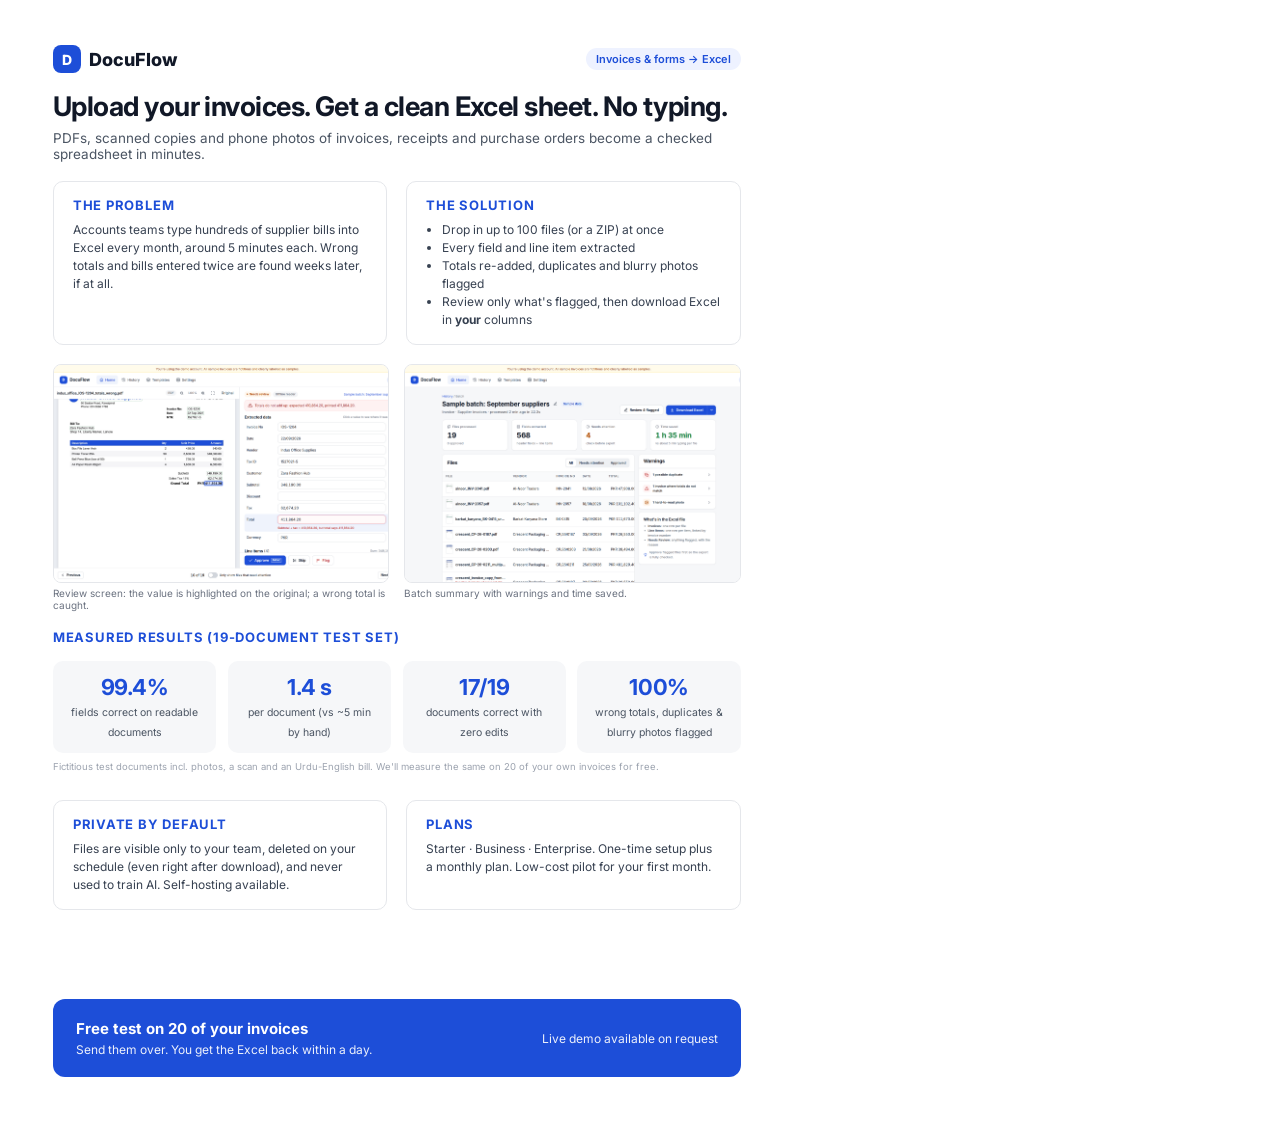
==== docs/one-pager.html @ b79b4b14 "Initial release: client-ready demo with docs, demo video and deploy scripts Co-Authored-By: Claude O" ====
<!doctype html>
<html lang="en">
<head>
<meta charset="utf-8">
<title>DocuFlow: one-pager</title>
<link href="https://fonts.googleapis.com/css2?family=Inter:wght@400;500;600;700;800&display=swap" rel="stylesheet">
<style>
  @page { size: A4; margin: 0; }
  * { box-sizing: border-box; }
  body { margin: 0; font-family: Inter, Arial, sans-serif; color: #111827; -webkit-print-color-adjust: exact; print-color-adjust: exact; }
  .page { width: 210mm; height: 297mm; padding: 12mm 14mm; display: flex; flex-direction: column; gap: 5mm; overflow: hidden; }
  .top { display: flex; justify-content: space-between; align-items: center; }
  .brand { display: flex; align-items: center; gap: 8px; font-weight: 800; font-size: 18px; }
  .mark { width: 28px; height: 28px; border-radius: 8px; background: #1d4ed8; color: #fff; display: grid; place-items: center; font-size: 14px; }
  .tag { font-size: 11px; color: #1d4ed8; background: #eef2ff; padding: 4px 10px; border-radius: 99px; font-weight: 600; }
  h1 { font-size: 27px; line-height: 1.12; margin: 0; letter-spacing: -0.02em; }
  .lead { font-size: 13.5px; color: #4b5563; margin: 2mm 0 0; }
  .cols { display: grid; grid-template-columns: 1fr 1fr; gap: 5mm; }
  .box { border: 1px solid #e5e7eb; border-radius: 10px; padding: 4mm 5mm; }
  .box h2 { font-size: 13px; text-transform: uppercase; letter-spacing: .06em; color: #1d4ed8; margin: 0 0 2mm; }
  .box p, .box li { font-size: 12px; color: #374151; line-height: 1.5; margin: 0; }
  .box ul { margin: 0; padding-left: 16px; }
  .shots { display: grid; grid-template-columns: 1fr 1fr; gap: 4mm; }
  .shots img { width: 100%; height: 58mm; object-fit: cover; object-position: top left; border: 1px solid #e5e7eb; border-radius: 8px; display: block; }
  .cap { font-size: 10px; color: #6b7280; margin-top: 1mm; }
  .nums { display: grid; grid-template-columns: repeat(4, 1fr); gap: 3mm; }
  .num { background: #f6f7f9; border-radius: 10px; padding: 3.5mm; text-align: center; }
  .num b { display: block; font-size: 22px; color: #1d4ed8; letter-spacing: -0.02em; }
  .num span { font-size: 10.5px; color: #4b5563; }
  .foot { margin-top: auto; background: #1d4ed8; color: #fff; border-radius: 12px; padding: 5mm 6mm; display: flex; justify-content: space-between; align-items: center; }
  .foot b { font-size: 15px; } .foot span { font-size: 12px; opacity: .92; }
  .note { font-size: 9.5px; color: #9ca3af; }
</style>
</head>
<body>
<div class="page">
  <div class="top"><div class="brand"><span class="mark">D</span>DocuFlow</div><span class="tag">Invoices &amp; forms → Excel</span></div>
  <div>
    <h1>Upload your invoices. Get a clean Excel sheet. No typing.</h1>
    <p class="lead">PDFs, scanned copies and phone photos of invoices, receipts and purchase orders become a checked spreadsheet in minutes.</p>
  </div>
  <div class="cols">
    <div class="box"><h2>The problem</h2><p>Accounts teams type hundreds of supplier bills into Excel every month, around 5 minutes each. Wrong totals and bills entered twice are found weeks later, if at all.</p></div>
    <div class="box"><h2>The solution</h2><ul><li>Drop in up to 100 files (or a ZIP) at once</li><li>Every field and line item extracted</li><li>Totals re-added, duplicates and blurry photos flagged</li><li>Review only what's flagged, then download Excel in <b>your</b> columns</li></ul></div>
  </div>
  <div class="shots">
    <div><img src="screenshots/review.png" alt=""><div class="cap">Review screen: the value is highlighted on the original; a wrong total is caught.</div></div>
    <div><img src="screenshots/summary.png" alt=""><div class="cap">Batch summary with warnings and time saved.</div></div>
  </div>
  <div>
    <div class="box" style="border:0;padding:0 0 2mm"><h2>Measured results (19-document test set)</h2></div>
    <div class="nums">
      <div class="num"><b>99.4%</b><span>fields correct on readable documents</span></div>
      <div class="num"><b>1.4 s</b><span>per document (vs ~5 min by hand)</span></div>
      <div class="num"><b>17/19</b><span>documents correct with zero edits</span></div>
      <div class="num"><b>100%</b><span>wrong totals, duplicates &amp; blurry photos flagged</span></div>
    </div>
    <p class="note" style="margin-top:2mm">Fictitious test documents incl. photos, a scan and an Urdu-English bill. We'll measure the same on 20 of your own invoices for free.</p>
  </div>
  <div class="cols">
    <div class="box"><h2>Private by default</h2><p>Files are visible only to your team, deleted on your schedule (even right after download), and never used to train AI. Self-hosting available.</p></div>
    <div class="box"><h2>Plans</h2><p>Starter · Business · Enterprise. One-time setup plus a monthly plan. Low-cost pilot for your first month.</p></div>
  </div>
  <div class="foot"><div><b>Free test on 20 of your invoices</b><br><span>Send them over. You get the Excel back within a day.</span></div><span id="contact">Live demo available on request</span></div>
</div>
</body>
</html>
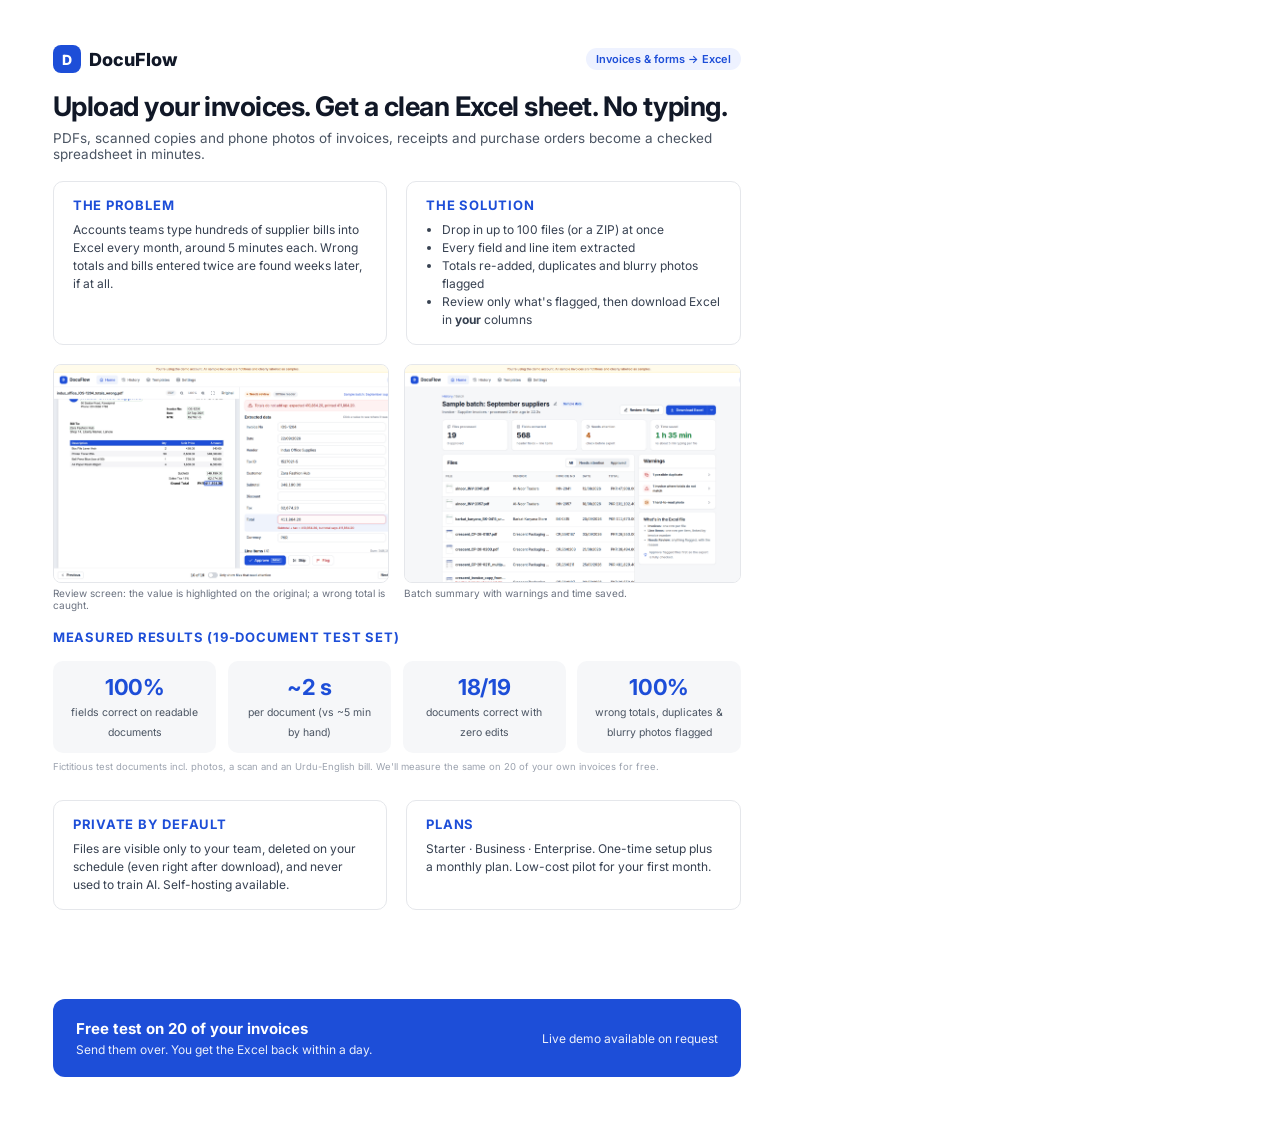
==== commit 6c9d30bb: "Read real-world invoice layouts, forms and tilted photos - Offline reader: more label wordings (Issu" ====
--- a/docs/one-pager.html
+++ b/docs/one-pager.html
@@ -50,9 +50,9 @@
   <div>
     <div class="box" style="border:0;padding:0 0 2mm"><h2>Measured results (19-document test set)</h2></div>
     <div class="nums">
-      <div class="num"><b>99.4%</b><span>fields correct on readable documents</span></div>
-      <div class="num"><b>1.4 s</b><span>per document (vs ~5 min by hand)</span></div>
-      <div class="num"><b>17/19</b><span>documents correct with zero edits</span></div>
+      <div class="num"><b>100%</b><span>fields correct on readable documents</span></div>
+      <div class="num"><b>~2 s</b><span>per document (vs ~5 min by hand)</span></div>
+      <div class="num"><b>18/19</b><span>documents correct with zero edits</span></div>
       <div class="num"><b>100%</b><span>wrong totals, duplicates &amp; blurry photos flagged</span></div>
     </div>
     <p class="note" style="margin-top:2mm">Fictitious test documents incl. photos, a scan and an Urdu-English bill. We'll measure the same on 20 of your own invoices for free.</p>
